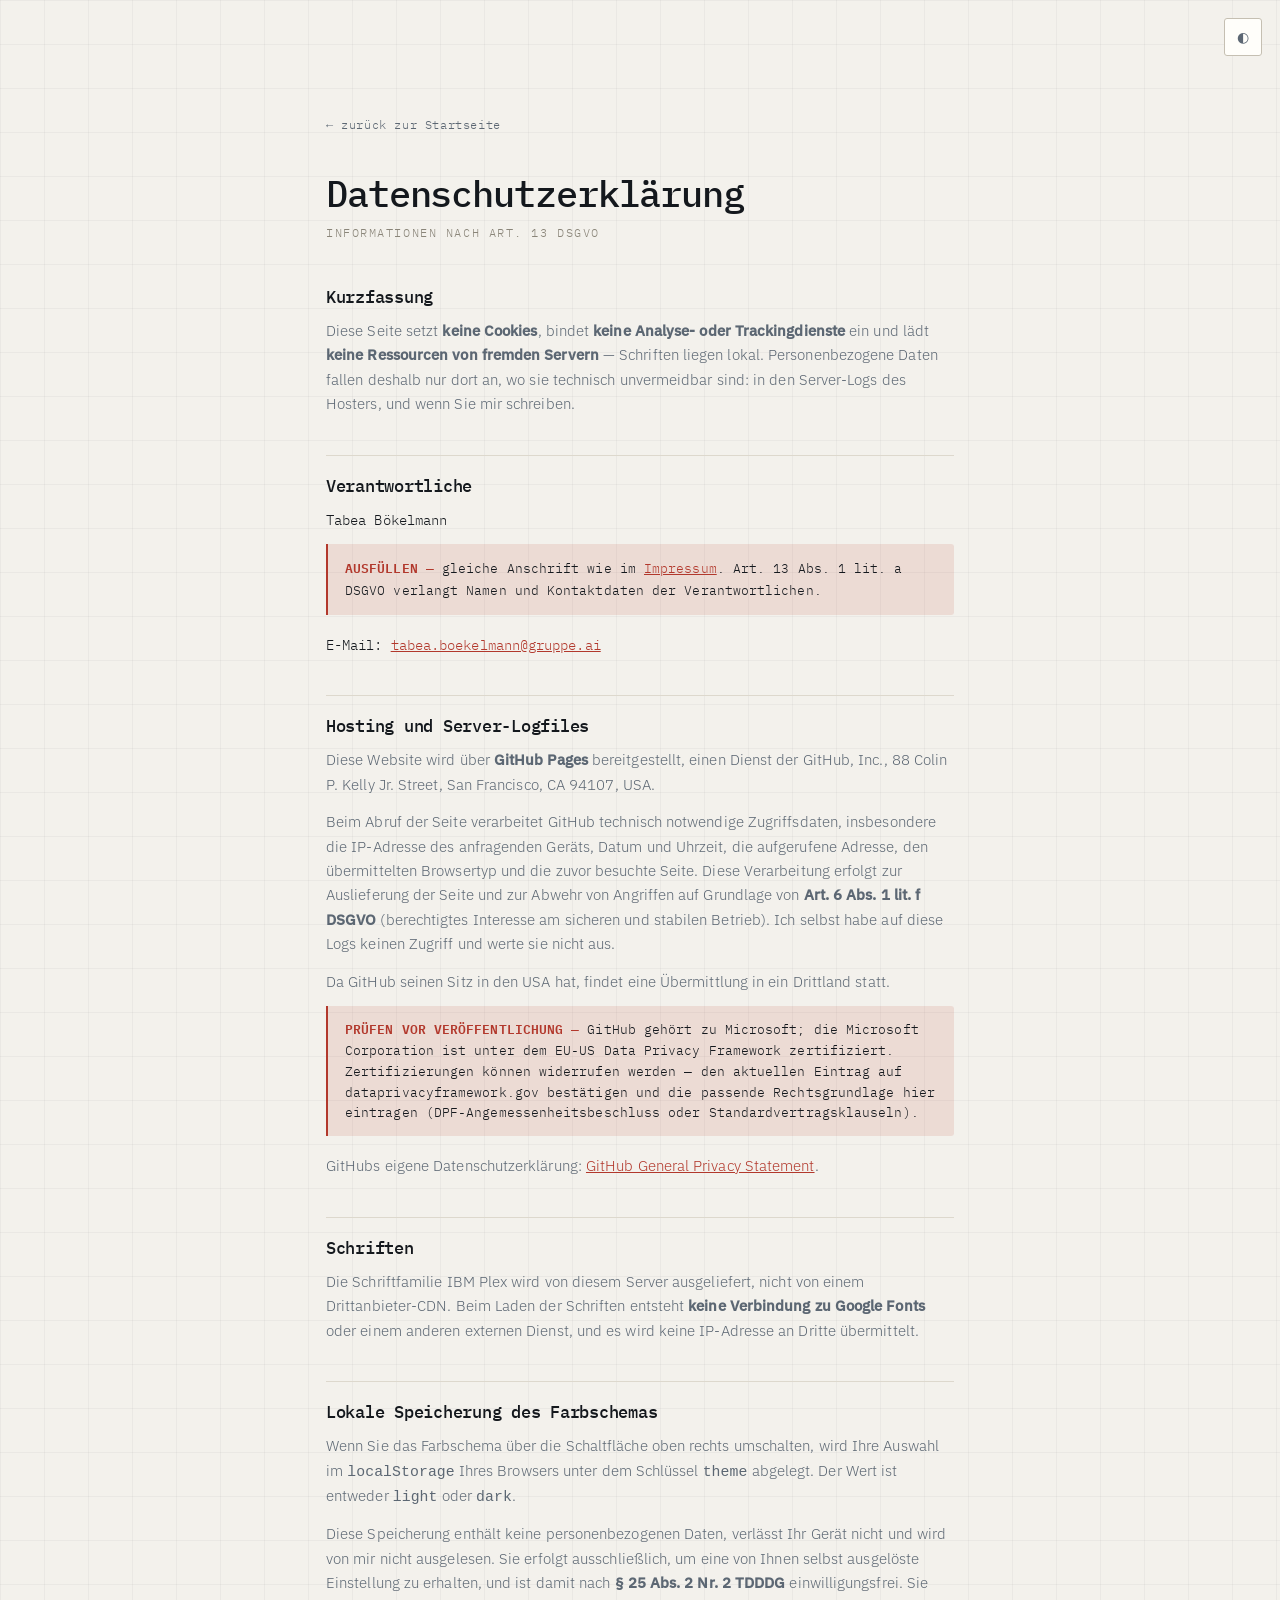
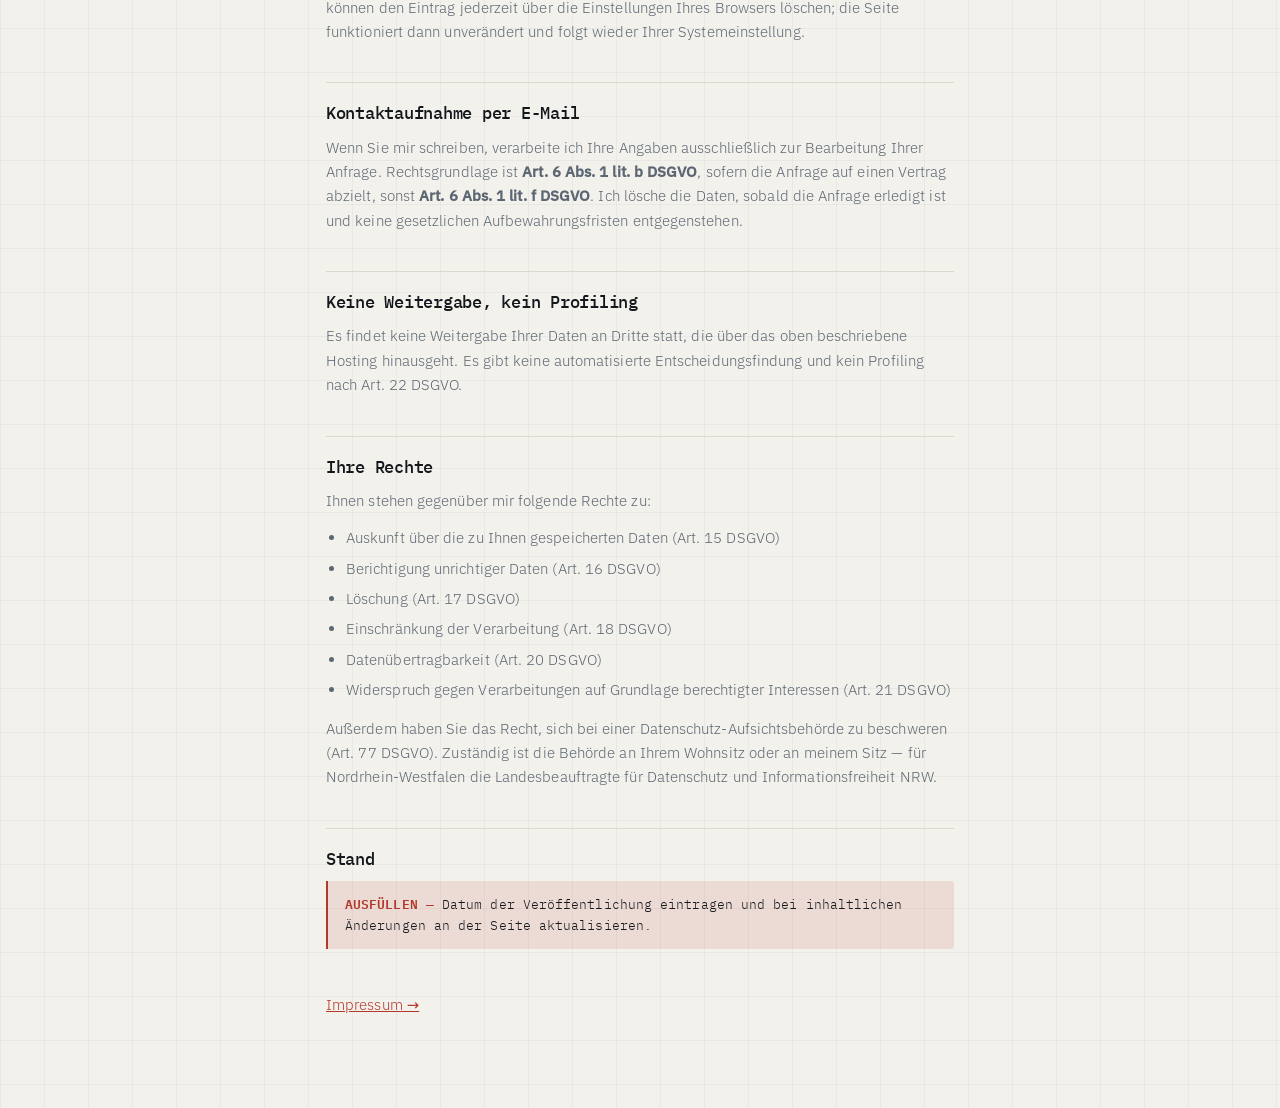
==== datenschutz.html @ 8bd907f4 "Add personal profile site with explicit entity graph Publishes a professional profile as a GitHub Pa" ====
<!DOCTYPE html>
<html lang="de">
<head>
<meta charset="utf-8">
<meta name="viewport" content="width=device-width, initial-scale=1">
<title>Datenschutzerklärung — Tabea Bökelmann</title>
<meta name="robots" content="index, follow">
<script>try{var t=localStorage.getItem("theme");if(t)document.documentElement.setAttribute("data-theme",t)}catch(e){}</script>
<link rel="stylesheet" href="style.css">
</head>
<body>

<button class="toggle mono" id="themeToggle" aria-label="Farbschema umschalten" title="Farbschema umschalten">◐</button>

<main class="legal">
  <a class="back" href="/">← zurück zur Startseite</a>

  <h1>Datenschutzerklärung</h1>
  <p class="sub">Informationen nach Art. 13 DSGVO</p>

  <h2 style="border-top:0;padding-top:0">Kurzfassung</h2>
  <p>
    Diese Seite setzt <strong>keine Cookies</strong>, bindet <strong>keine Analyse- oder
    Trackingdienste</strong> ein und lädt <strong>keine Ressourcen von fremden Servern</strong> —
    Schriften liegen lokal. Personenbezogene Daten fallen deshalb nur dort an, wo sie technisch
    unvermeidbar sind: in den Server-Logs des Hosters, und wenn Sie mir schreiben.
  </p>

  <h2>Verantwortliche</h2>
  <address>
    Tabea Bökelmann<br>
    <span class="todo"><b>AUSFÜLLEN —</b> gleiche Anschrift wie im <a href="impressum.html">Impressum</a>. Art. 13 Abs. 1 lit. a DSGVO verlangt Namen und Kontaktdaten der Verantwortlichen.</span>
    E-Mail: <a href="mailto:tabea.boekelmann@gruppe.ai">tabea.boekelmann@gruppe.ai</a>
  </address>

  <h2>Hosting und Server-Logfiles</h2>
  <p>
    Diese Website wird über <strong>GitHub Pages</strong> bereitgestellt, einen Dienst der GitHub,
    Inc., 88 Colin P. Kelly Jr. Street, San Francisco, CA 94107, USA.
  </p>
  <p>
    Beim Abruf der Seite verarbeitet GitHub technisch notwendige Zugriffsdaten, insbesondere die
    IP-Adresse des anfragenden Geräts, Datum und Uhrzeit, die aufgerufene Adresse, den
    übermittelten Browsertyp und die zuvor besuchte Seite. Diese Verarbeitung erfolgt zur
    Auslieferung der Seite und zur Abwehr von Angriffen auf Grundlage von
    <strong>Art. 6 Abs. 1 lit. f DSGVO</strong> (berechtigtes Interesse am sicheren und stabilen
    Betrieb). Ich selbst habe auf diese Logs keinen Zugriff und werte sie nicht aus.
  </p>
  <p>
    Da GitHub seinen Sitz in den USA hat, findet eine Übermittlung in ein Drittland statt.
    <span class="todo"><b>PRÜFEN VOR VERÖFFENTLICHUNG —</b> GitHub gehört zu Microsoft; die Microsoft Corporation ist unter dem EU-US Data Privacy Framework zertifiziert. Zertifizierungen können widerrufen werden — den aktuellen Eintrag auf dataprivacyframework.gov bestätigen und die passende Rechtsgrundlage hier eintragen (DPF-Angemessenheitsbeschluss oder Standardvertragsklauseln).</span>
    GitHubs eigene Datenschutzerklärung:
    <a href="https://docs.github.com/site-policy/privacy-policies/github-general-privacy-statement" rel="noopener">GitHub General Privacy Statement</a>.
  </p>

  <h2>Schriften</h2>
  <p>
    Die Schriftfamilie IBM Plex wird von diesem Server ausgeliefert, nicht von einem
    Drittanbieter-CDN. Beim Laden der Schriften entsteht <strong>keine Verbindung zu Google
    Fonts</strong> oder einem anderen externen Dienst, und es wird keine IP-Adresse an Dritte
    übermittelt.
  </p>

  <h2>Lokale Speicherung des Farbschemas</h2>
  <p>
    Wenn Sie das Farbschema über die Schaltfläche oben rechts umschalten, wird Ihre Auswahl im
    <code>localStorage</code> Ihres Browsers unter dem Schlüssel <code>theme</code> abgelegt. Der
    Wert ist entweder <code>light</code> oder <code>dark</code>.
  </p>
  <p>
    Diese Speicherung enthält keine personenbezogenen Daten, verlässt Ihr Gerät nicht und wird von
    mir nicht ausgelesen. Sie erfolgt ausschließlich, um eine von Ihnen selbst ausgelöste
    Einstellung zu erhalten, und ist damit nach <strong>§ 25 Abs. 2 Nr. 2 TDDDG</strong>
    einwilligungsfrei. Sie können den Eintrag jederzeit über die Einstellungen Ihres Browsers
    löschen; die Seite funktioniert dann unverändert und folgt wieder Ihrer Systemeinstellung.
  </p>

  <h2>Kontaktaufnahme per E-Mail</h2>
  <p>
    Wenn Sie mir schreiben, verarbeite ich Ihre Angaben ausschließlich zur Bearbeitung Ihrer
    Anfrage. Rechtsgrundlage ist <strong>Art. 6 Abs. 1 lit. b DSGVO</strong>, sofern die Anfrage
    auf einen Vertrag abzielt, sonst <strong>Art. 6 Abs. 1 lit. f DSGVO</strong>. Ich lösche die
    Daten, sobald die Anfrage erledigt ist und keine gesetzlichen Aufbewahrungsfristen
    entgegenstehen.
  </p>

  <h2>Keine Weitergabe, kein Profiling</h2>
  <p>
    Es findet keine Weitergabe Ihrer Daten an Dritte statt, die über das oben beschriebene Hosting
    hinausgeht. Es gibt keine automatisierte Entscheidungsfindung und kein Profiling nach
    Art. 22 DSGVO.
  </p>

  <h2>Ihre Rechte</h2>
  <p>Ihnen stehen gegenüber mir folgende Rechte zu:</p>
  <ul>
    <li>Auskunft über die zu Ihnen gespeicherten Daten (Art. 15 DSGVO)</li>
    <li>Berichtigung unrichtiger Daten (Art. 16 DSGVO)</li>
    <li>Löschung (Art. 17 DSGVO)</li>
    <li>Einschränkung der Verarbeitung (Art. 18 DSGVO)</li>
    <li>Datenübertragbarkeit (Art. 20 DSGVO)</li>
    <li>Widerspruch gegen Verarbeitungen auf Grundlage berechtigter Interessen (Art. 21 DSGVO)</li>
  </ul>
  <p>
    Außerdem haben Sie das Recht, sich bei einer Datenschutz-Aufsichtsbehörde zu beschweren
    (Art. 77 DSGVO). Zuständig ist die Behörde an Ihrem Wohnsitz oder an meinem Sitz — für
    Nordrhein-Westfalen die Landesbeauftragte für Datenschutz und Informationsfreiheit NRW.
  </p>

  <h2>Stand</h2>
  <p>
    <span class="todo"><b>AUSFÜLLEN —</b> Datum der Veröffentlichung eintragen und bei inhaltlichen Änderungen an der Seite aktualisieren.</span>
  </p>

  <p style="margin-top:44px"><a href="impressum.html">Impressum →</a></p>
</main>

<script src="theme.js"></script>
</body>
</html>
---- style.css ----
/* ─────────────────────────────────────────────────────────────
   Fonts are self-hosted (IBM Plex, SIL OFL 1.1, latin subset).
   No external font request: embedding Google Fonts dynamically
   transmits every visitor's IP address to a US server, which is
   what LG München I, 3 O 17493/20 found unlawful without consent.
   Self-hosting removes the request rather than justifying it.
   ───────────────────────────────────────────────────────────── */
@font-face{font-family:"IBM Plex Mono";font-style:normal;font-weight:300;font-display:swap;
  src:url("fonts/ibm-plex-mono-latin-300-normal.woff2") format("woff2")}
@font-face{font-family:"IBM Plex Mono";font-style:normal;font-weight:400;font-display:swap;
  src:url("fonts/ibm-plex-mono-latin-400-normal.woff2") format("woff2")}
@font-face{font-family:"IBM Plex Mono";font-style:normal;font-weight:500;font-display:swap;
  src:url("fonts/ibm-plex-mono-latin-500-normal.woff2") format("woff2")}
@font-face{font-family:"IBM Plex Mono";font-style:normal;font-weight:600;font-display:swap;
  src:url("fonts/ibm-plex-mono-latin-600-normal.woff2") format("woff2")}
@font-face{font-family:"IBM Plex Sans";font-style:normal;font-weight:300;font-display:swap;
  src:url("fonts/ibm-plex-sans-latin-300-normal.woff2") format("woff2")}
@font-face{font-family:"IBM Plex Sans";font-style:normal;font-weight:400;font-display:swap;
  src:url("fonts/ibm-plex-sans-latin-400-normal.woff2") format("woff2")}
@font-face{font-family:"IBM Plex Sans";font-style:normal;font-weight:500;font-display:swap;
  src:url("fonts/ibm-plex-sans-latin-500-normal.woff2") format("woff2")}

/* ─────────────────────────────────────────────────────────────
   Palette — three measurement channels.
   R/G/B are the instrument's channel colours, held to muted
   jewel tones (vermilion, viridian, prussian) so the page reads
   as a lab document rather than a test card. Red carries the
   hierarchy; green and blue mark and confirm.
   ───────────────────────────────────────────────────────────── */
:root{
  --bg:#0b0e12; --surface:#12171d; --surface-2:#171e25;
  --line:#1e262f; --line-bright:#2b3641;
  --fg:#e9edf2; --muted:#8b9aa8; --faint:#5a6773;
  --c-red:#e2574a; --c-green:#46b184; --c-blue:#5d92e2;
  --accent:var(--c-red); --accent-dim:#7d3029;
  --grid:rgba(255,255,255,.026);
  --shadow:0 1px 0 rgba(255,255,255,.03), 0 18px 50px -20px rgba(0,0,0,.9);
}
@media (prefers-color-scheme: light){
  :root:not([data-theme="dark"]){
    --bg:#f3f1ec; --surface:#fffefa; --surface-2:#faf8f2;
    --line:#ddd8cd; --line-bright:#c5bfb2;
    --fg:#14181d; --muted:#5c6773; --faint:#8a8579;
    --c-red:#b2382c; --c-green:#1d6b50; --c-blue:#28518f;
    --accent:var(--c-red); --accent-dim:#d3a29b;
    --grid:rgba(0,0,0,.036);
    --shadow:0 1px 0 rgba(255,255,255,.7), 0 14px 40px -24px rgba(70,60,45,.45);
  }
}
:root[data-theme="light"]{
  --bg:#f3f1ec; --surface:#fffefa; --surface-2:#faf8f2;
  --line:#ddd8cd; --line-bright:#c5bfb2;
  --fg:#14181d; --muted:#5c6773; --faint:#8a8579;
  --c-red:#b2382c; --c-green:#1d6b50; --c-blue:#28518f;
  --accent:var(--c-red); --accent-dim:#d3a29b;
  --grid:rgba(0,0,0,.036);
  --shadow:0 1px 0 rgba(255,255,255,.7), 0 14px 40px -24px rgba(70,60,45,.45);
}

*{box-sizing:border-box;margin:0;padding:0}
html{scroll-behavior:smooth}
body{
  background:var(--bg); color:var(--fg);
  font-family:"IBM Plex Sans",system-ui,sans-serif;
  font-weight:300; line-height:1.65; letter-spacing:.005em;
  -webkit-font-smoothing:antialiased;
  background-image:
    linear-gradient(var(--grid) 1px, transparent 1px),
    linear-gradient(90deg, var(--grid) 1px, transparent 1px);
  background-size:44px 44px;
  overflow-x:hidden;
}
.wrap{max-width:1120px;margin:0 auto;padding:0 clamp(20px,5vw,56px)}

/* ── shared type ─────────────────────────────── */
.mono{font-family:"IBM Plex Mono",ui-monospace,monospace}
.label{
  font-family:"IBM Plex Mono",monospace; font-size:.685rem; font-weight:500;
  letter-spacing:.18em; text-transform:uppercase; color:var(--faint);
}
h2{
  font-family:"IBM Plex Mono",monospace; font-weight:400;
  font-size:clamp(1.35rem,2.6vw,1.85rem); letter-spacing:-.015em; line-height:1.2;
}
p{max-width:68ch}
a{color:inherit}

/* ── section chrome ──────────────────────────── */
section{position:relative;padding:clamp(64px,9vw,124px) 0;border-top:1px solid var(--line)}
.sec-head{display:flex;align-items:baseline;gap:18px;margin-bottom:clamp(30px,4vw,52px);flex-wrap:wrap}
.ch{
  font-family:"IBM Plex Mono",monospace;font-size:.685rem;font-weight:600;letter-spacing:.16em;
  color:var(--accent);border:1px solid var(--accent-dim);border-radius:2px;
  padding:3px 9px;white-space:nowrap;
}

/* ── hero ────────────────────────────────────── */
header{position:relative;padding:clamp(76px,13vw,150px) 0 clamp(50px,7vw,84px);overflow:hidden}
.scope{
  position:absolute;inset:auto 0 0 0;height:min(46vh,340px);width:100%;
  opacity:.5;pointer-events:none;z-index:0;
}
.scope path{
  fill:none;stroke-width:1.35;stroke-linecap:round;
  stroke-dasharray:4200;stroke-dashoffset:4200;
  animation:trace 3.4s cubic-bezier(.3,.7,.3,1) .35s forwards;
}
.scope .t-r{stroke:var(--c-red);
  filter:drop-shadow(0 0 7px color-mix(in srgb,var(--c-red) 50%,transparent))}
.scope .t-g{stroke:var(--c-green);stroke-width:1.1;opacity:.72;
  animation-delay:.7s;animation-duration:3.7s;
  filter:drop-shadow(0 0 6px color-mix(in srgb,var(--c-green) 42%,transparent))}
.scope .t-b{stroke:var(--c-blue);stroke-width:1;opacity:.6;
  animation-delay:1.05s;animation-duration:4s;
  filter:drop-shadow(0 0 6px color-mix(in srgb,var(--c-blue) 40%,transparent))}
@keyframes trace{to{stroke-dashoffset:0}}
header .wrap{position:relative;z-index:1}

.eyebrow{display:flex;align-items:center;gap:12px;margin-bottom:26px}
.dot{
  width:7px;height:7px;border-radius:50%;background:var(--accent);flex:none;
  box-shadow:0 0 0 0 color-mix(in srgb,var(--accent) 60%,transparent);
  animation:pulse 2.6s ease-out infinite;
}
@keyframes pulse{
  0%{box-shadow:0 0 0 0 color-mix(in srgb,var(--accent) 55%,transparent)}
  70%{box-shadow:0 0 0 11px transparent} 100%{box-shadow:0 0 0 0 transparent}
}
h1{
  font-family:"IBM Plex Mono",monospace;font-weight:500;
  font-size:clamp(2.3rem,7.4vw,5rem);line-height:.98;letter-spacing:-.045em;
  margin-bottom:.42em;
}
h1 .sur{display:block;color:var(--accent)}
.tagline{
  font-family:"IBM Plex Sans",system-ui,sans-serif;font-weight:300;
  font-size:clamp(1.12rem,2.2vw,1.5rem);letter-spacing:-.005em;
  line-height:1.48;max-width:38ch;color:var(--fg);margin-bottom:30px;
}
/* Emphasis by colour and weight, not italic — no italic face is self-hosted,
   and synthesised oblique looks wrong at display sizes. */
.tagline em{color:var(--accent);font-style:normal;font-weight:500}
.hero-meta{
  display:flex;gap:10px 26px;flex-wrap:wrap;
  font-family:"IBM Plex Mono",monospace;font-size:.775rem;color:var(--muted);
}
.hero-meta span{display:flex;align-items:center;gap:7px}
.hero-meta span::before{content:"";width:4px;height:4px;background:var(--line-bright);flex:none}

/* ── readout strip ───────────────────────────── */
.readout{
  display:grid;grid-template-columns:repeat(auto-fit,minmax(150px,1fr));
  border:1px solid var(--line);background:var(--surface);border-radius:3px;overflow:hidden;
}
.readout div{padding:20px 22px;border-right:1px solid var(--line)}
.readout div:last-child{border-right:0}
.readout b{
  display:block;font-family:"IBM Plex Mono",monospace;font-weight:500;
  font-size:clamp(1.5rem,3.4vw,2.05rem);letter-spacing:-.03em;line-height:1.1;
}
.readout div:nth-child(4n+1) b{color:var(--c-red)}
.readout div:nth-child(4n+2) b{color:var(--c-green)}
.readout div:nth-child(4n+3) b{color:var(--c-blue)}
.readout div:nth-child(4n+4) b{color:var(--fg)}
.readout small{display:block;margin-top:5px;font-size:.7rem;letter-spacing:.13em;
  text-transform:uppercase;color:var(--faint);font-family:"IBM Plex Mono",monospace}

/* ── expertise channels ──────────────────────── */
.channels{display:grid;gap:1px;background:var(--line);border:1px solid var(--line);border-radius:3px;overflow:hidden}
.chan{
  background:var(--surface);padding:clamp(20px,2.6vw,30px);
  display:grid;grid-template-columns:52px 1fr;gap:clamp(14px,2.5vw,28px);
  transition:background .22s ease;
}
.chan:hover{background:var(--surface-2)}
.chan-id{
  font-family:"IBM Plex Mono",monospace;font-size:.7rem;font-weight:600;
  letter-spacing:.1em;color:var(--faint);padding-top:5px;
}
.chan h3{font-family:"IBM Plex Mono",monospace;font-size:1.02rem;font-weight:500;
  letter-spacing:-.01em;margin-bottom:9px}
.chan p{font-size:.925rem;color:var(--muted);max-width:62ch}
.tags{display:flex;flex-wrap:wrap;gap:6px;margin-top:14px}
.tag{
  font-family:"IBM Plex Mono",monospace;font-size:.685rem;letter-spacing:.03em;
  padding:3px 9px;border:1px solid var(--line-bright);border-radius:2px;color:var(--muted);
}
/* Channels cycle through the three instrument colours */
.chan{border-left:2px solid transparent}
.chan:nth-child(3n+1) .chan-id{color:var(--c-red)}
.chan:nth-child(3n+2) .chan-id{color:var(--c-green)}
.chan:nth-child(3n+3) .chan-id{color:var(--c-blue)}
.chan:nth-child(3n+1):hover{border-left-color:var(--c-red)}
.chan:nth-child(3n+2):hover{border-left-color:var(--c-green)}
.chan:nth-child(3n+3):hover{border-left-color:var(--c-blue)}

/* ── projects ────────────────────────────────── */
.projects{display:grid;gap:clamp(14px,2vw,20px);grid-template-columns:repeat(auto-fit,minmax(320px,1fr))}
.proj{
  border:1px solid var(--line);background:var(--surface);border-radius:3px;
  padding:clamp(22px,2.8vw,30px);display:flex;flex-direction:column;gap:13px;
  transition:border-color .22s ease,transform .22s ease;box-shadow:var(--shadow);
}
.proj:hover{border-color:var(--accent-dim);transform:translateY(-2px)}
.proj-top{display:flex;justify-content:space-between;align-items:flex-start;gap:14px}
.proj h3{font-family:"IBM Plex Mono",monospace;font-size:1.05rem;font-weight:500;letter-spacing:-.015em}
.role{font-family:"IBM Plex Mono",monospace;font-size:.66rem;letter-spacing:.11em;
  text-transform:uppercase;color:var(--accent);white-space:nowrap;padding-top:4px}
.proj p{font-size:.9rem;color:var(--muted)}
.spec{
  margin-top:auto;padding-top:14px;border-top:1px dashed var(--line-bright);
  display:grid;gap:5px;font-family:"IBM Plex Mono",monospace;font-size:.735rem;
}
.spec div{display:flex;gap:10px}
.spec dt{color:var(--faint);min-width:74px;flex:none}
.spec dd{color:var(--muted)}

/* reflow profile figure */
.figure{
  margin-top:clamp(26px,3.5vw,40px);border:1px solid var(--line);
  background:var(--surface);border-radius:3px;padding:clamp(18px,2.4vw,26px);
}
.figure svg{width:100%;height:auto;display:block}
.figure figcaption{
  margin-top:14px;font-family:"IBM Plex Mono",monospace;font-size:.72rem;
  color:var(--faint);letter-spacing:.02em;
}
.profile-curve{
  fill:none;stroke:var(--accent);stroke-width:2;stroke-linecap:round;stroke-linejoin:round;
  stroke-dasharray:1400;stroke-dashoffset:1400;
}
.in-view .profile-curve{animation:trace 2.6s cubic-bezier(.35,.75,.3,1) forwards}
.zone{fill:var(--accent);opacity:.05}
.zone-line{stroke:var(--line-bright);stroke-width:1;stroke-dasharray:3 4}
.ax{stroke:var(--line-bright);stroke-width:1}
.tick{font-family:"IBM Plex Mono",monospace;font-size:10px;fill:var(--faint)}

/* ── entity graph ────────────────────────────── */
.graph{display:grid;gap:1px;background:var(--line);border:1px solid var(--line);border-radius:3px;overflow:hidden}
.node{
  background:var(--surface);padding:clamp(18px,2.4vw,26px);
  display:grid;grid-template-columns:minmax(0,1.05fr) auto minmax(0,1.35fr);
  gap:clamp(12px,2.4vw,26px);align-items:center;
}
.node.self{background:var(--surface-2);border-left:2px solid var(--accent)}
.node-name{font-family:"IBM Plex Mono",monospace;font-size:.92rem;font-weight:500;word-break:break-word}
.node-name a{color:var(--accent);text-decoration:none;border-bottom:1px solid var(--accent-dim)}
.node-name a:hover{border-bottom-color:var(--accent)}
.node-name small{display:block;font-weight:400;font-size:.7rem;color:var(--faint);
  letter-spacing:.05em;margin-top:4px;text-transform:uppercase}
.rel{
  font-family:"IBM Plex Mono",monospace;font-size:.68rem;letter-spacing:.09em;
  color:var(--c-blue);border:1px solid var(--line-bright);border-radius:2px;
  padding:3px 10px;white-space:nowrap;text-align:center;
}
.node-desc{font-size:.865rem;color:var(--muted)}
.note{
  margin-top:20px;padding:16px 20px;border-left:2px solid var(--line-bright);
  background:var(--surface);font-size:.85rem;color:var(--muted);border-radius:0 3px 3px 0;
}
.note strong{color:var(--fg);font-weight:500}

/* ── talks & theses ──────────────────────────── */
.pubs{list-style:none;display:grid;gap:1px;background:var(--line);
  border:1px solid var(--line);border-radius:3px;overflow:hidden}
.pubs li{
  background:var(--surface);padding:clamp(20px,2.6vw,28px);
  display:grid;grid-template-columns:76px 1fr;gap:clamp(14px,2.4vw,26px);
  transition:background .22s ease;
}
.pubs li:hover{background:var(--surface-2)}
.yr{font-family:"IBM Plex Mono",monospace;font-size:.9rem;font-weight:500;padding-top:2px}
.pubs li:nth-child(3n+1) .yr{color:var(--c-red)}
.pubs li:nth-child(3n+2) .yr{color:var(--c-green)}
.pubs li:nth-child(3n+3) .yr{color:var(--c-blue)}
.kind{display:block;font-family:"IBM Plex Mono",monospace;font-size:.66rem;
  letter-spacing:.13em;text-transform:uppercase;color:var(--faint);margin-bottom:7px}
.pubs h3{font-family:"IBM Plex Mono",monospace;font-size:.98rem;font-weight:500;
  letter-spacing:-.012em;line-height:1.35;margin-bottom:8px}
.pubs p{font-size:.885rem;color:var(--muted);margin-bottom:9px}
.pubs a{font-family:"IBM Plex Mono",monospace;font-size:.74rem;color:var(--accent);
  text-decoration:none;border-bottom:1px solid var(--accent-dim);padding-bottom:1px}
.pubs a:hover{border-bottom-color:var(--accent)}

/* ── contact / footer ────────────────────────── */
.links{display:flex;flex-wrap:wrap;gap:11px;margin-top:26px}
.btn{
  font-family:"IBM Plex Mono",monospace;font-size:.8rem;letter-spacing:.03em;
  text-decoration:none;padding:11px 19px;border:1px solid var(--line-bright);
  border-radius:2px;color:var(--fg);transition:all .2s ease;background:var(--surface);
}
.btn:hover{border-color:var(--accent);color:var(--accent);transform:translateY(-1px)}
.btn.primary{background:var(--accent);border-color:var(--accent);color:var(--bg);font-weight:500}
.btn.primary:hover{filter:brightness(1.12);color:var(--bg)}
footer{border-top:1px solid var(--line);padding:44px 0 60px;
  font-family:"IBM Plex Mono",monospace;font-size:.735rem;color:var(--faint)}
.foot-row{display:flex;justify-content:space-between;gap:18px;flex-wrap:wrap}
footer a{color:var(--muted);text-decoration:none;border-bottom:1px solid var(--line)}
footer a:hover{color:var(--accent)}

/* ── theme toggle ────────────────────────────── */
.toggle{
  position:fixed;top:18px;right:18px;z-index:50;width:38px;height:38px;
  display:grid;place-items:center;cursor:pointer;background:var(--surface);
  border:1px solid var(--line-bright);border-radius:3px;color:var(--muted);
  font-family:"IBM Plex Mono",monospace;font-size:.85rem;transition:all .2s ease;
}
.toggle:hover{color:var(--accent);border-color:var(--accent)}

/* ── entrance ────────────────────────────────── */
.rise{opacity:0;transform:translateY(16px);animation:rise .78s cubic-bezier(.2,.7,.3,1) forwards}
@keyframes rise{to{opacity:1;transform:none}}
.d1{animation-delay:.06s}.d2{animation-delay:.16s}.d3{animation-delay:.26s}
.d4{animation-delay:.36s}.d5{animation-delay:.46s}
.reveal{opacity:0;transform:translateY(20px);transition:opacity .7s ease,transform .7s cubic-bezier(.2,.7,.3,1)}
.reveal.in-view{opacity:1;transform:none}

@media (max-width:720px){
  .node{grid-template-columns:1fr;gap:11px}
  .rel{justify-self:start}
  .chan{grid-template-columns:1fr;gap:8px}
  .pubs li{grid-template-columns:1fr;gap:6px}
  .readout div{border-right:0;border-bottom:1px solid var(--line)}
}
@media (prefers-reduced-motion:reduce){
  *{animation:none!important;transition:none!important}
  .rise,.reveal{opacity:1;transform:none}
  .scope path,.profile-curve{stroke-dashoffset:0}
}

/* ── legal pages (Impressum / Datenschutz) ───── */
.legal{max-width:74ch;margin:0 auto;padding:clamp(56px,9vw,110px) clamp(20px,5vw,56px) 80px}
.legal .back{
  font-family:"IBM Plex Mono",monospace;font-size:.74rem;letter-spacing:.05em;
  color:var(--muted);text-decoration:none;display:inline-block;margin-bottom:38px;
}
.legal .back:hover{color:var(--accent)}
.legal h1{
  font-family:"IBM Plex Mono",monospace;font-size:clamp(1.6rem,4vw,2.3rem);
  font-weight:500;letter-spacing:-.03em;line-height:1.1;margin-bottom:10px;color:var(--fg);
}
.legal .sub{font-family:"IBM Plex Mono",monospace;font-size:.75rem;letter-spacing:.13em;
  text-transform:uppercase;color:var(--faint);margin-bottom:44px}
.legal h2{
  font-size:1.05rem;font-weight:500;margin:38px 0 12px;color:var(--fg);
  padding-top:20px;border-top:1px solid var(--line);
}
.legal h3{font-family:"IBM Plex Sans",sans-serif;font-size:.94rem;font-weight:500;margin:22px 0 8px}
.legal p{margin-bottom:13px;color:var(--muted);font-size:.925rem;max-width:none}
.legal ul{margin:0 0 14px 20px;color:var(--muted);font-size:.925rem}
.legal li{margin-bottom:6px}
.legal a{color:var(--accent)}
.legal address{font-style:normal;font-family:"IBM Plex Mono",monospace;font-size:.88rem;
  color:var(--fg);line-height:1.75;margin-bottom:14px}
.todo{
  display:block;background:color-mix(in srgb,var(--c-red) 12%,transparent);
  border-left:2px solid var(--c-red);padding:13px 17px;margin:12px 0 18px;
  font-family:"IBM Plex Mono",monospace;font-size:.79rem;color:var(--fg);border-radius:0 3px 3px 0;
}
.todo b{color:var(--c-red);font-weight:600}
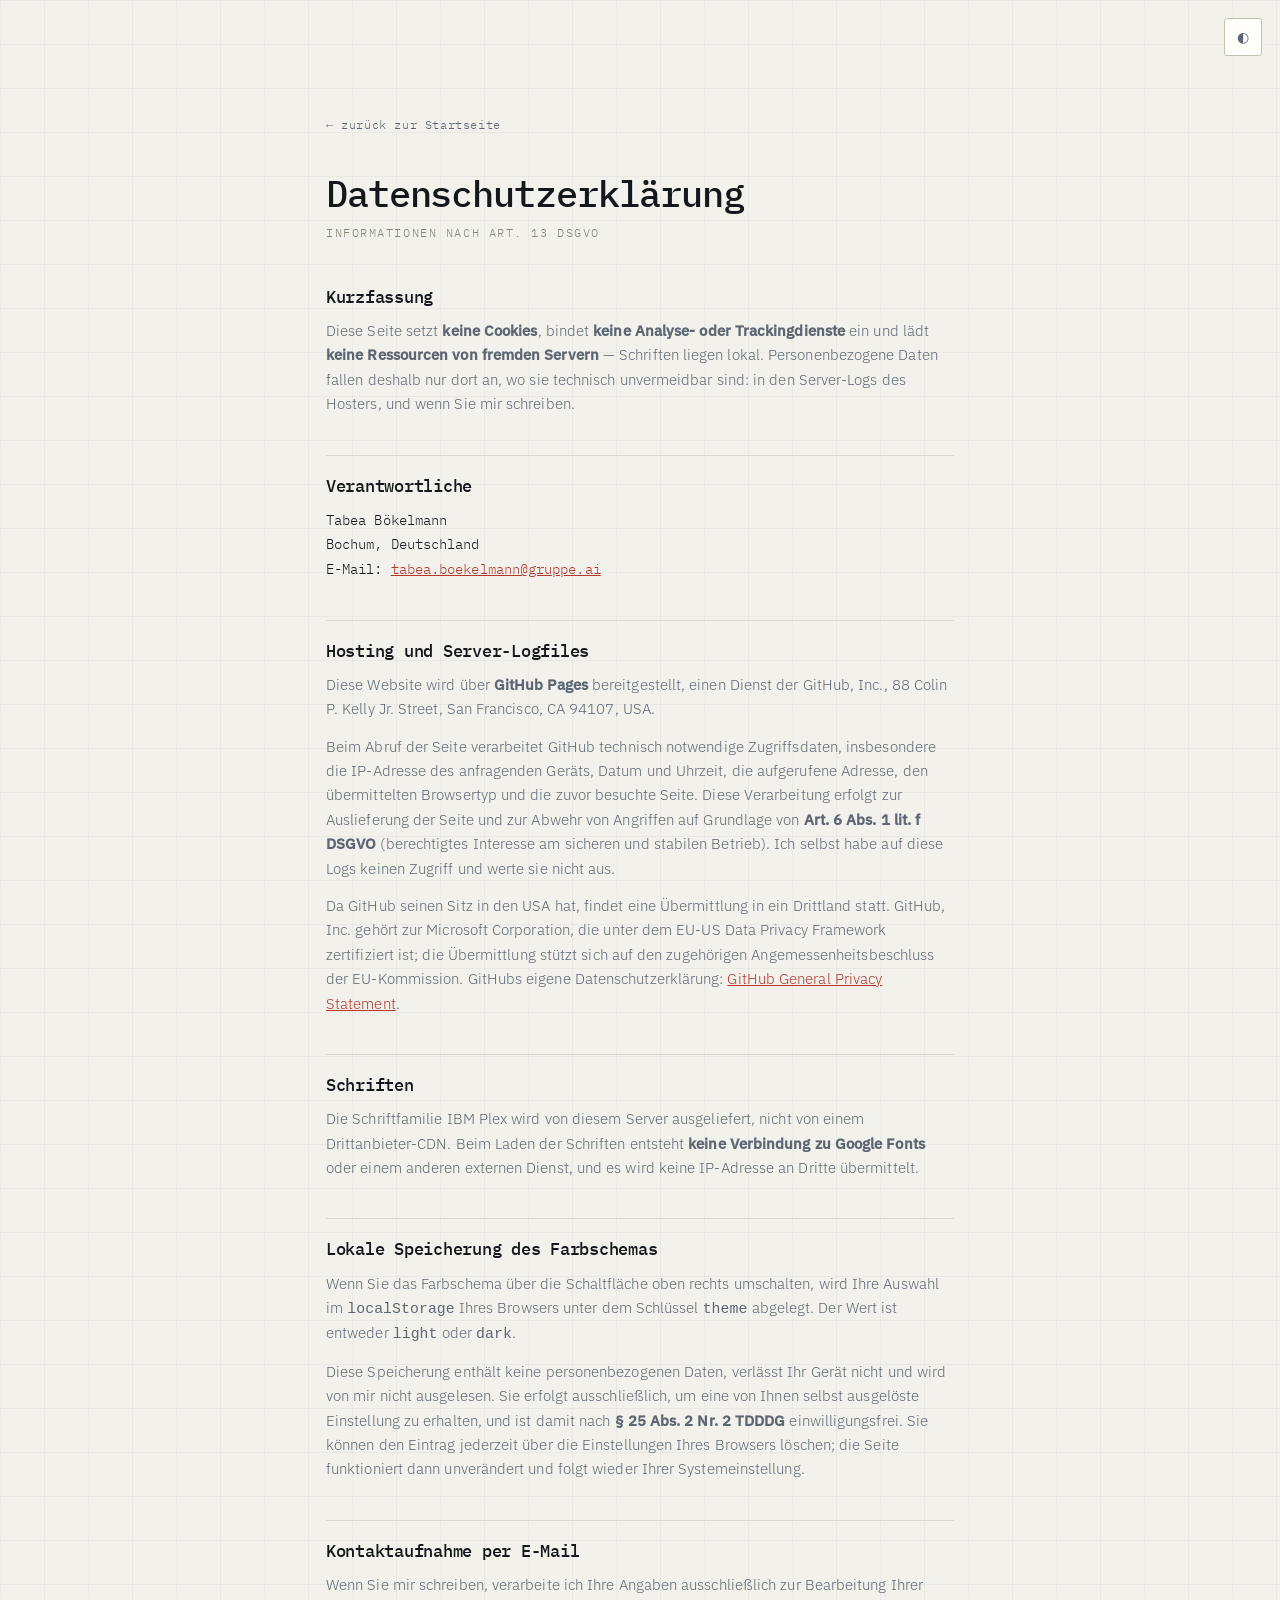
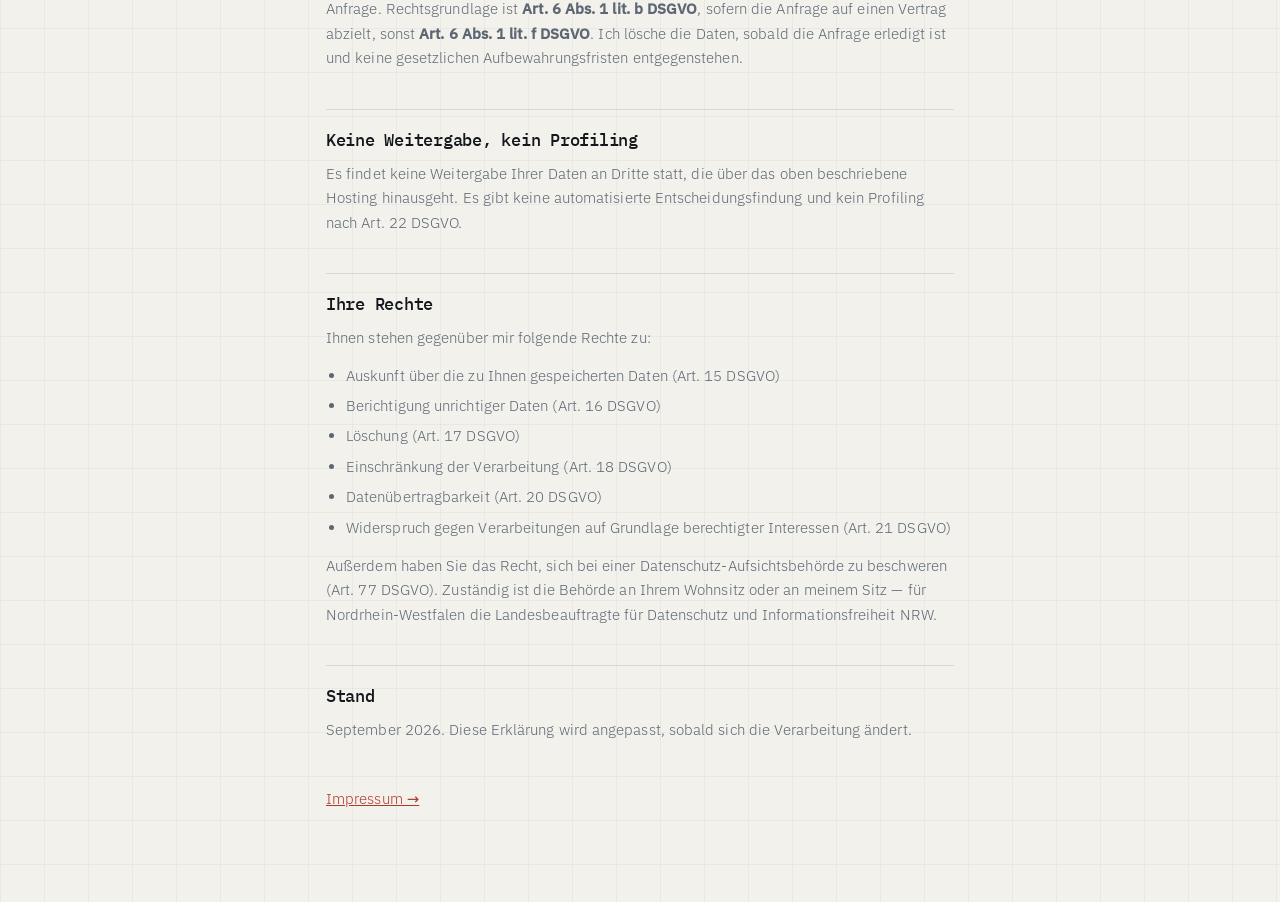
==== commit 374183a5: "Correct employer entity, add talks, split shared assets Three corrections and one addition, all of t" ====
--- a/datenschutz.html
+++ b/datenschutz.html
@@ -29,7 +29,7 @@
   <h2>Verantwortliche</h2>
   <address>
     Tabea Bökelmann<br>
-    <span class="todo"><b>AUSFÜLLEN —</b> gleiche Anschrift wie im <a href="impressum.html">Impressum</a>. Art. 13 Abs. 1 lit. a DSGVO verlangt Namen und Kontaktdaten der Verantwortlichen.</span>
+    Bochum, Deutschland<br>
     E-Mail: <a href="mailto:tabea.boekelmann@gruppe.ai">tabea.boekelmann@gruppe.ai</a>
   </address>
 
@@ -48,7 +48,9 @@
   </p>
   <p>
     Da GitHub seinen Sitz in den USA hat, findet eine Übermittlung in ein Drittland statt.
-    <span class="todo"><b>PRÜFEN VOR VERÖFFENTLICHUNG —</b> GitHub gehört zu Microsoft; die Microsoft Corporation ist unter dem EU-US Data Privacy Framework zertifiziert. Zertifizierungen können widerrufen werden — den aktuellen Eintrag auf dataprivacyframework.gov bestätigen und die passende Rechtsgrundlage hier eintragen (DPF-Angemessenheitsbeschluss oder Standardvertragsklauseln).</span>
+    GitHub, Inc. gehört zur Microsoft Corporation, die unter dem EU-US Data Privacy Framework
+    zertifiziert ist; die Übermittlung stützt sich auf den zugehörigen Angemessenheitsbeschluss
+    der EU-Kommission.
     GitHubs eigene Datenschutzerklärung:
     <a href="https://docs.github.com/site-policy/privacy-policies/github-general-privacy-statement" rel="noopener">GitHub General Privacy Statement</a>.
   </p>
@@ -108,9 +110,7 @@
   </p>
 
   <h2>Stand</h2>
-  <p>
-    <span class="todo"><b>AUSFÜLLEN —</b> Datum der Veröffentlichung eintragen und bei inhaltlichen Änderungen an der Seite aktualisieren.</span>
-  </p>
+  <p>September 2026. Diese Erklärung wird angepasst, sobald sich die Verarbeitung ändert.</p>
 
   <p style="margin-top:44px"><a href="impressum.html">Impressum →</a></p>
 </main>
